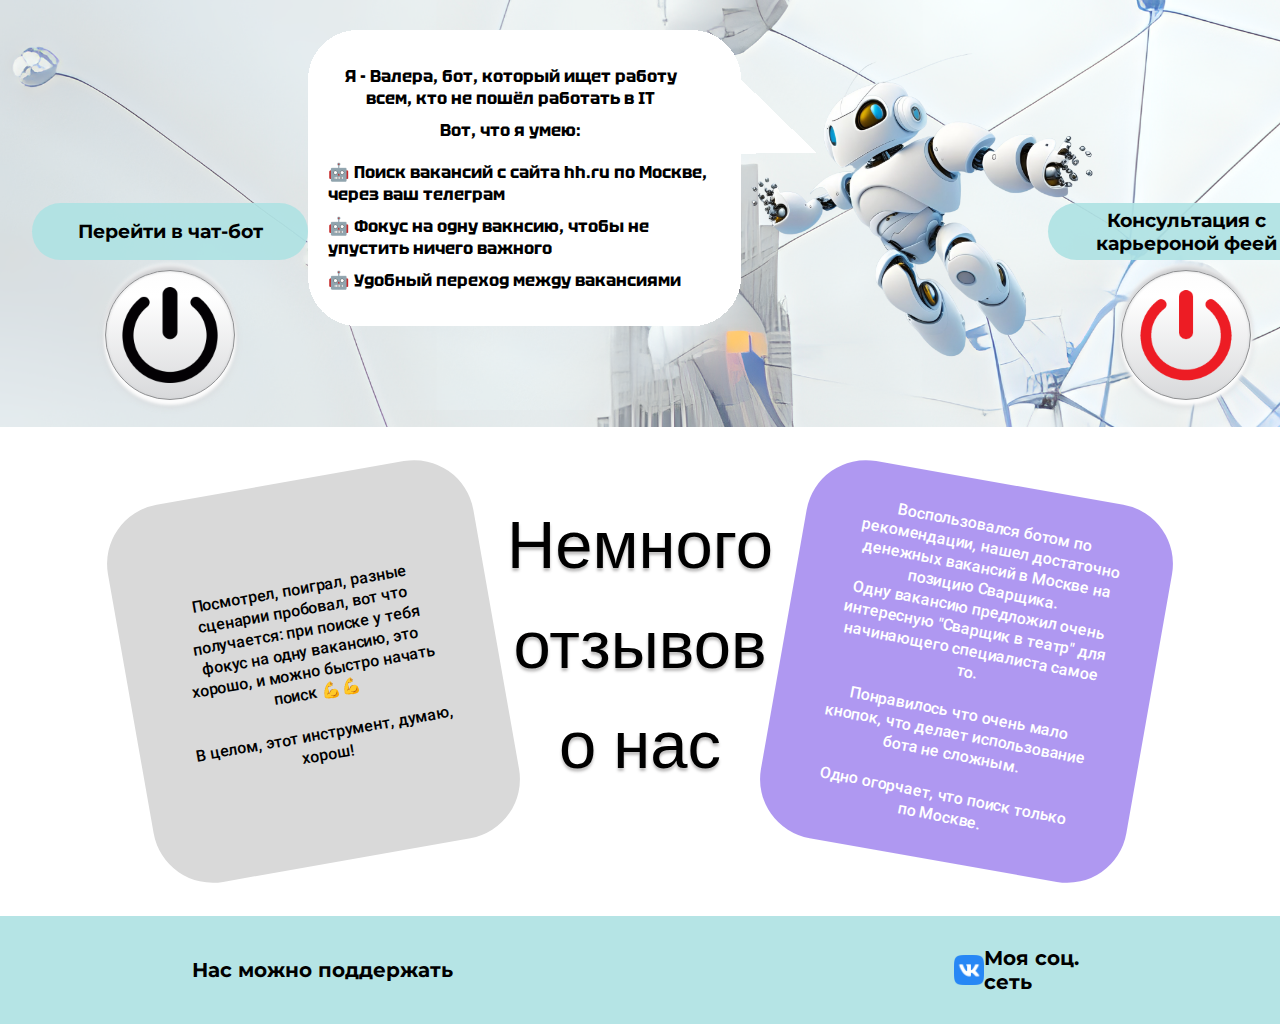
==== Valerchik.html @ 86085a32 "footer" ====
<!DOCTYPE html>
<html lang="ru">

<head>
    <meta charset="UTF-8">
    <meta http-equiv="X-UA-Compatible" content="IE=edge">
    <meta name="viewport" content="width=device-width, initial-scale=1.0">
    <link rel="stylesheet" href="./assets/style/base.css">
    <title>Valerchik</title>
</head>

<body>
    <header class="header">
        <div class="header-container">
            <div class="header-container__chat header-buttons">
                <div class="button-name">Перейти в чат-бот</div>
                <button class="button-name__btn">
                    <img class="button-header" src="./assets/images/button1.png" alt="button1">
                </button>
            </div>
            <div class="header-container__robot">
                <div class="robot-cloud">
                    <div class="robot-text">
                        <p class="robot-text__1">Я - Валера, бот, который ищет работу всем, кто не пошёл работать в IT
                        </p>
                        <p class="robot-text__1"> Вот, что я умею:</p>
                        <ul class="robot-text__2">
                            <li>🤖 Поиск вакансий с сайта hh.ru по Москве, через ваш телеграм</li>
                            <li>🤖 Фокус на одну вакнсию, чтобы не упустить ничего важного</li>
                            <li>🤖 Удобный переход между вакансиями</li>
                        </ul>
                    </div>
                    <div class="robot-img">
                        <img class="robot-header" src="./assets/images/Robot.png" alt="robot">
                    </div>
                </div>

            </div>
            <div class="header-container__fairy header-buttons">
                <div class="button-name">Консультация с карьероной феей</div>
                <button class="button-name__btn">
                    <img class="button-header" src="./assets/images/button2.png" alt="video">
                </button>
            </div>

        </div>
    </header>
    <main class="main">
        <div class="main-container">
            <div class="main-firstComment">
                <p class="main-firstComment__text"> Посмотрел, поиграл, разные сценарии пробовал, вот что получается:
                    при поиске у тебя фокус на одну вакансию, это хорошо, и можно быстро начать поиск 💪💪<br><br>
                    В целом, этот инструмент, думаю, хорош!</p>
            </div>

            <div class="main-comments">
                <p class="main-comments__text">Немного отзывов о нас</p>
            </div>

            <div class="main-secondComment">
                <p class="main-secondComment__text">Воспользовался ботом по рекомендации, нашел достаточно денежных
                    вакансий в Москве на позицию Сварщика. <br>
                    Одну вакансию предложил очень интересную "Сварщик в театр" для начинающего специалиста самое то.
                    <br><br>
                    Понравилось что очень мало кнопок, что делает использование бота не сложным. <br><br>
                    Одно огорчает, что поиск только по Москве.</p>
            </div>

        </div>
    </main>
    <footer class="footer">

        <div class="footer-socialmedia">
            <p class="footer-support">Нас можно поддержать</p>
            <div class="footer-support-vk">
            <img class="footer-VK" src="./assets/images/VK.png" alt="VK"/>
            <p>Моя соц. сеть</p>
        </div>
        </div>

    </footer>
    <script src="./Valerchik.js"></script>
</body>

</html>
---- assets/style/base.css ----
*,
*:before,
*:after {
  box-sizing: border-box;
}

body,
ul,
li,
p {
  padding: 0;
  margin: 0;
  text-decoration: none;
  list-style: none;
}

@font-face {
  font-family: "Montserrat";
  font-style: normal;
  font-weight: 700;
  src: local(""), url("../fonts/Montserrat-Bold.woff2") format("woff2"), url("../fonts//Montserrat-Bold.woff") format("woff"); /* Chrome 6+, Firefox 3.6+, IE 9+, Safari 5.1+ */
}
@font-face {
  font-family: "Poppins";
  font-style: normal;
  font-weight: 400;
  src: local(""), url("../fonts/Poppins-Medium.woff2") format("woff2"), url("../fonts/Poppins-Medium.woff") format("woff"); /* Chrome 6+, Firefox 3.6+, IE 9+, Safari 5.1+ */
}
@font-face {
  font-family: "Roboto";
  font-style: normal;
  font-weight: 500;
  src: local(""), url("../fonts/Roboto-Medium.woff2") format("woff2"), url("../fonts/Roboto-Medium.woff") format("woff"); /* Chrome 6+, Firefox 3.6+, IE 9+, Safari 5.1+ */
}
@font-face {
  font-family: "Tektur";
  font-style: normal;
  font-weight: 500;
  src: local(""), url("../fonts/Tektur-Bold.woff2") format("woff2"), url("../fonts/Tektur-Bold.woff") format("woff"); /* Chrome 6+, Firefox 3.6+, IE 9+, Safari 5.1+ */
}
.main {
  height: 489px;
  display: flex;
  justify-content: center;
}

.main-container {
  width: 80%;
  display: flex;
  align-items: center;
  justify-content: space-between;
}

.main-firstComment {
  background-color: #D9D9D9;
  width: 371px;
  height: 383px;
  display: flex;
  justify-content: center;
  align-items: center;
  border-radius: 60px;
  transform: rotate(-10deg);
}

.main-firstComment__text {
  font-family: "Roboto", sans-serif;
  color: #000;
  font-weight: 400;
  font-size: 16px;
  line-height: 21px;
  text-align: center;
  width: 270px;
}

.main-comments {
  font-family: "Poppins", sans-serif;
  font-weight: 500;
  font-size: 67px;
  width: 280px;
  height: 354px;
  text-align: center;
  line-height: 100px;
}

.main-comments__text {
  text-shadow: 0px 3px 3px rgba(120, 118, 118, 0.492);
}

.main-secondComment {
  background: rgba(98, 52, 227, 0.5098039216);
  color: #FFFFFF;
  width: 371px;
  height: 383px;
  display: flex;
  justify-content: center;
  align-items: center;
  border-radius: 60px;
  transform: rotate(10deg);
}

.main-secondComment__text {
  font-family: "Roboto", sans-serif;
  font-weight: 500;
  font-size: 16px;
  width: 270px;
  text-align: center;
  line-height: 21px;
  transform: rotate(1deg);
}

.footer {
  background: rgba(175, 226, 227, 0.9215686275);
  font-family: "Montserrat", sans-serif;
  font-weight: 700;
  font-size: 20px;
  height: 108px;
  display: flex;
  justify-content: center;
  align-items: center;
}

.footer-socialmedia {
  width: 70%;
  display: flex;
  align-items: center;
  justify-content: space-between;
}

.footer-support-vk {
  width: 15%;
  display: flex;
  align-items: center;
  justify-content: space-between;
}

.footer-VK {
  width: 30px;
  height: 30px;
  cursor: pointer;
}

body {
  font-family: "Tektur", cursive;
}

.header {
  height: 427px;
  background-image: url(../images/bigfon.png);
  background-size: cover;
  display: flex;
  justify-content: center;
}

.header-container {
  width: 95%;
  display: flex;
  justify-content: space-between;
}

.button-name {
  width: 276px;
  height: 57px;
  background-color: rgba(175, 226, 227, 0.92);
  border-radius: 30px;
  display: flex;
  align-items: center;
  justify-content: center;
  text-align: center;
  margin-bottom: 10px;
  font-family: "Montserrat", sans-serif;
  font-size: calc(12px + 8 * ((100vw - 320px) / 1120));
}

.header-buttons {
  height: 400px;
  display: flex;
  flex-direction: column;
  justify-content: flex-end;
  align-items: center;
}

.button-header {
  width: 82%;
}

.button-name__btn {
  -webkit-appearance: none;
  user-select: none;
  display: flex;
  align-items: center;
  justify-content: center;
  outline: none;
  cursor: pointer;
  width: 130px;
  height: 130px;
  background-image: linear-gradient(to top, #D8D9DB 0%, #fff 80%, #FDFDFD 100%);
  border-radius: 90px;
  border: 1px solid #8F9092;
  box-shadow: 0 4px 3px 1px #FCFCFC, 0 6px 8px #D6D7D9, 0 -4px 4px #CECFD1, 0 -6px 4px #FEFEFE, inset 0 0 3px 0 #CECFD1;
}

.header-container__robot {
  width: 740px;
}

.robot-cloud {
  margin-top: 30px;
  background-image: url(../images/cloudbig.png);
  display: flex;
  background-repeat: no-repeat;
}

.robot-text {
  width: 500px;
  height: 296px;
  background-repeat: no-repeat;
  background-size: cover;
  font-family: "Tektur", cursive;
  font-size: calc(13px + 5 * ((100vw - 320px) / 1120));
  display: flex;
  flex-direction: column;
  align-items: center;
  justify-content: center;
}
.robot-text .robot-text__1 {
  width: 90%;
  text-align: center;
  padding-bottom: 10px;
}
.robot-text .robot-text__2 {
  width: 406px;
  padding-left: 20px;
}
.robot-text .robot-text__2 li {
  padding-top: 10px;
}

.robot-img {
  height: 330px;
  display: flex;
  align-items: flex-end;
  padding-left: 20px;
}
.robot-img .robot-header {
  height: 95%;
}

@media (min-width: 1440px) {
  .button-name {
    font-size: 20px;
  }
  .robot-text {
    font-size: 18px;
  }
}

/*# sourceMappingURL=base.css.map */
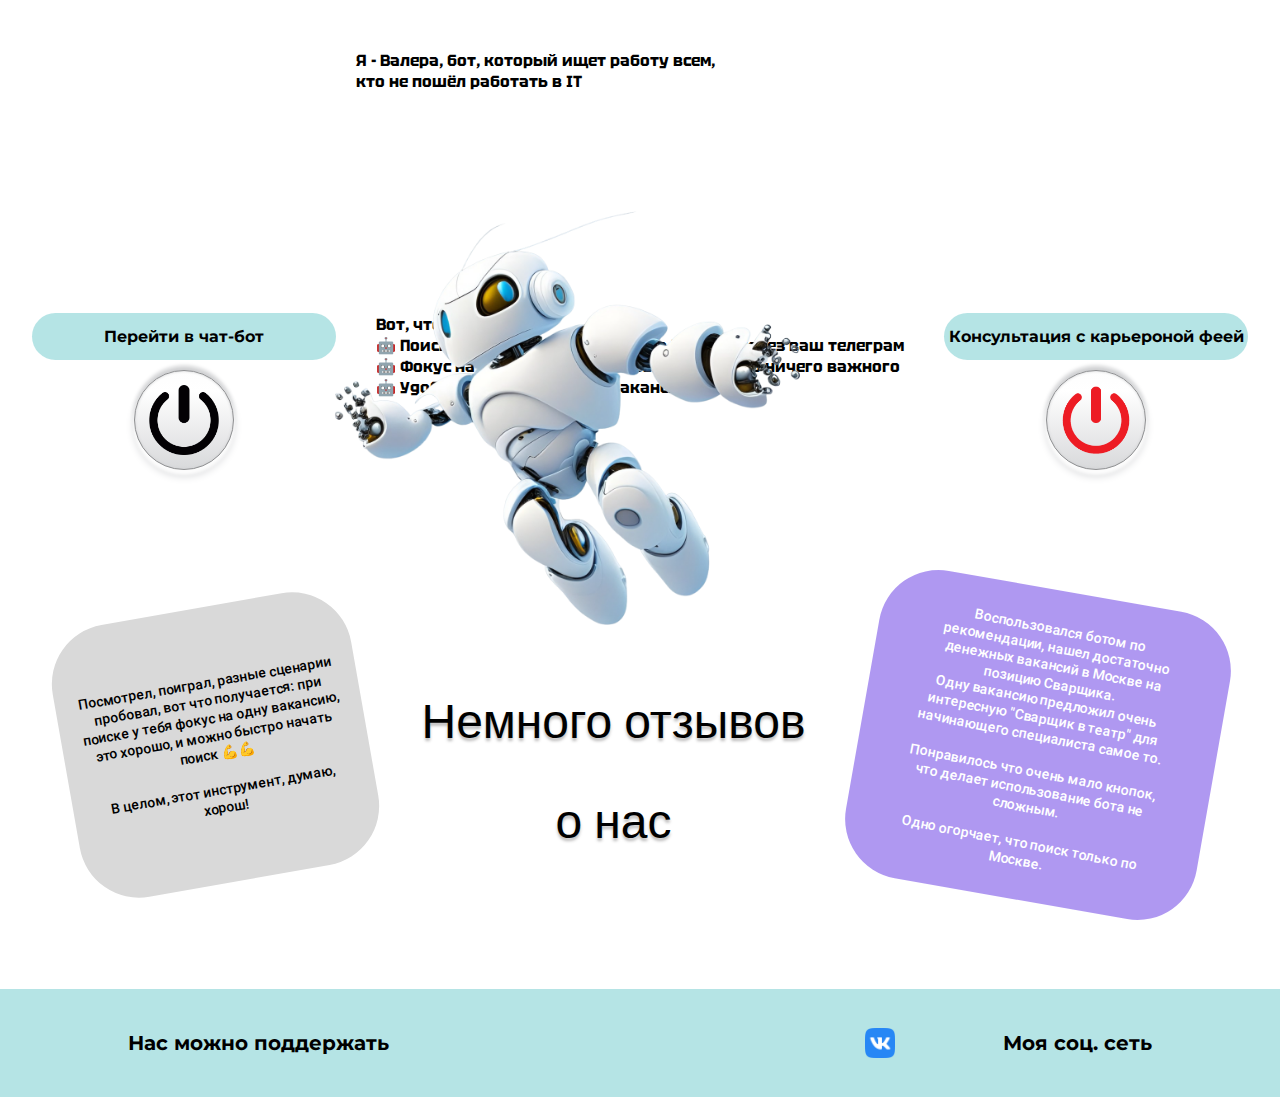
==== commit 4bd69619: "Merge branch 'master' of https://github.com/001Smiling/Valerchik into dasha" ====
--- a/Valerchik.html
+++ b/Valerchik.html
@@ -12,7 +12,7 @@
 <body>
     <header class="header">
         <div class="header-container">
-            <div class="header-container__chat header-buttons">
+            <div class="header-container__chat header-buttons btn-black">
                 <div class="button-name">Перейти в чат-бот</div>
                 <button class="button-name__btn">
                     <img class="button-header" src="./assets/images/button1.png" alt="button1">
@@ -21,22 +21,24 @@
             <div class="header-container__robot">
                 <div class="robot-cloud">
                     <div class="robot-text">
-                        <p class="robot-text__1">Я - Валера, бот, который ищет работу всем, кто не пошёл работать в IT
+                        <p class="robot-text__1 my_name">Я - Валера, бот, который ищет работу всем, кто не пошёл
+                            работать в IT
                         </p>
-                        <p class="robot-text__1"> Вот, что я умею:</p>
-                        <ul class="robot-text__2">
-                            <li>🤖 Поиск вакансий с сайта hh.ru по Москве, через ваш телеграм</li>
-                            <li>🤖 Фокус на одну вакнсию, чтобы не упустить ничего важного</li>
-                            <li>🤖 Удобный переход между вакансиями</li>
-                        </ul>
+                        <div class="robot__text">
+                            <p class="robot-text__1"> Вот, что я умею:</p>
+                            <ul class="robot-text__2">
+                                <li>🤖 Поиск вакансий с сайта hh.ru по Москве, через ваш телеграм</li>
+                                <li>🤖 Фокус на одну вакнсию, чтобы не упустить ничего важного</li>
+                                <li>🤖 Удобный переход между вакансиями</li>
+                            </ul>
+                        </div>
                     </div>
                     <div class="robot-img">
                         <img class="robot-header" src="./assets/images/Robot.png" alt="robot">
                     </div>
                 </div>
-
             </div>
-            <div class="header-container__fairy header-buttons">
+            <div class="header-container__fairy header-buttons btn-red">
                 <div class="button-name">Консультация с карьероной феей</div>
                 <button class="button-name__btn">
                     <img class="button-header" src="./assets/images/button2.png" alt="video">
--- a/assets/style/base.css
+++ b/assets/style/base.css
@@ -139,13 +139,91 @@
   cursor: pointer;
 }
 
+@media (min-width: 830px) {
+  .main-container {
+    width: 90%;
+    display: flex;
+    align-items: center;
+    justify-content: space-between;
+  }
+  .main-firstComment {
+    width: 303px;
+    height: 276px;
+  }
+  .main-secondComment {
+    width: 356px;
+    height: 312px;
+  }
+  .main-firstComment__text {
+    font-weight: 400;
+    font-size: 14px;
+    line-height: 18px;
+    width: 270px;
+  }
+  .main-secondComment__text {
+    font-weight: 400;
+    font-size: 14px;
+    width: 260px;
+    line-height: 18px;
+  }
+  .main-comments {
+    font-weight: 400;
+    font-size: 48px;
+    width: 385px;
+    height: 146px;
+  }
+  .footer-socialmedia {
+    width: 80%;
+  }
+  .footer-support-vk {
+    width: 28%;
+  }
+}
+*,
+*:before,
+*:after {
+  box-sizing: border-box;
+}
+
+body,
+ul,
+li,
+p {
+  padding: 0;
+  margin: 0;
+  text-decoration: none;
+  list-style: none;
+}
+
+@font-face {
+  font-family: "Montserrat";
+  font-style: normal;
+  font-weight: 700;
+  src: local(""), url("../fonts/Montserrat-Bold.woff2") format("woff2"), url("../fonts//Montserrat-Bold.woff") format("woff"); /* Chrome 6+, Firefox 3.6+, IE 9+, Safari 5.1+ */
+}
+@font-face {
+  font-family: "Poppins";
+  font-style: normal;
+  font-weight: 400;
+  src: local(""), url("../fonts/Poppins-Medium.woff2") format("woff2"), url("../fonts/Poppins-Medium.woff") format("woff"); /* Chrome 6+, Firefox 3.6+, IE 9+, Safari 5.1+ */
+}
+@font-face {
+  font-family: "Roboto";
+  font-style: normal;
+  font-weight: 500;
+  src: local(""), url("../fonts/Roboto-Medium.woff2") format("woff2"), url("../fonts/Roboto-Medium.woff") format("woff"); /* Chrome 6+, Firefox 3.6+, IE 9+, Safari 5.1+ */
+}
+@font-face {
+  font-family: "Tektur";
+  font-style: normal;
+  font-weight: 500;
+  src: local(""), url("../fonts/Tektur-Bold.woff2") format("woff2"), url("../fonts/Tektur-Bold.woff") format("woff"); /* Chrome 6+, Firefox 3.6+, IE 9+, Safari 5.1+ */
+}
 body {
   font-family: "Tektur", cursive;
 }
 
 .header {
-  height: 427px;
-  background-image: url(../images/bigfon.png);
   background-size: cover;
   display: flex;
   justify-content: center;
@@ -158,21 +236,17 @@
 }
 
 .button-name {
-  width: 276px;
-  height: 57px;
   background-color: rgba(175, 226, 227, 0.92);
   border-radius: 30px;
   display: flex;
   align-items: center;
   justify-content: center;
   text-align: center;
+  font-family: "Montserrat", sans-serif;
   margin-bottom: 10px;
-  font-family: "Montserrat", sans-serif;
-  font-size: calc(12px + 8 * ((100vw - 320px) / 1120));
 }
 
 .header-buttons {
-  height: 400px;
   display: flex;
   flex-direction: column;
   justify-content: flex-end;
@@ -191,67 +265,211 @@
   justify-content: center;
   outline: none;
   cursor: pointer;
-  width: 130px;
-  height: 130px;
   background-image: linear-gradient(to top, #D8D9DB 0%, #fff 80%, #FDFDFD 100%);
   border-radius: 90px;
   border: 1px solid #8F9092;
   box-shadow: 0 4px 3px 1px #FCFCFC, 0 6px 8px #D6D7D9, 0 -4px 4px #CECFD1, 0 -6px 4px #FEFEFE, inset 0 0 3px 0 #CECFD1;
 }
 
-.header-container__robot {
-  width: 740px;
-}
-
 .robot-cloud {
-  margin-top: 30px;
-  background-image: url(../images/cloudbig.png);
   display: flex;
   background-repeat: no-repeat;
 }
 
 .robot-text {
-  width: 500px;
-  height: 296px;
   background-repeat: no-repeat;
   background-size: cover;
   font-family: "Tektur", cursive;
-  font-size: calc(13px + 5 * ((100vw - 320px) / 1120));
   display: flex;
   flex-direction: column;
   align-items: center;
   justify-content: center;
 }
-.robot-text .robot-text__1 {
-  width: 90%;
-  text-align: center;
-  padding-bottom: 10px;
-}
-.robot-text .robot-text__2 {
-  width: 406px;
-  padding-left: 20px;
-}
-.robot-text .robot-text__2 li {
-  padding-top: 10px;
-}
 
 .robot-img {
-  height: 330px;
   display: flex;
   align-items: flex-end;
-  padding-left: 20px;
 }
 .robot-img .robot-header {
   height: 95%;
 }
 
 @media (min-width: 1440px) {
+  .header {
+    height: 427px;
+    background-image: url(../images/bigfon.png);
+  }
+  .button-name {
+    width: 276px;
+    height: 57px;
+    font-size: calc(12px + 8 * ((100vw - 320px) / 1120));
+  }
+  .button-name__btn {
+    width: 130px;
+    height: 130px;
+  }
+  .header-container__robot {
+    width: 740px;
+  }
+  .robot-cloud {
+    margin-top: 30px;
+    background-image: url(../images/cloudbig.png);
+  }
+  .header-buttons {
+    height: 400px;
+  }
   .button-name {
     font-size: 20px;
   }
   .robot-text {
+    width: 500px;
+    height: 296px;
+    font-size: calc(13px + 5 * ((100vw - 320px) / 1120));
     font-size: 18px;
   }
+  .robot-text .robot-text__1 {
+    width: 90%;
+    text-align: center;
+    padding-bottom: 10px;
+  }
+  .robot-text .robot-text__2 {
+    width: 406px;
+    padding-left: 20px;
+  }
+  .robot-text .robot-text__2 li {
+    padding-top: 10px;
+  }
+  .robot-img {
+    height: 330px;
+    padding-left: 20px;
+  }
+}
+@media (max-width: 1439px) {
+  .header {
+    height: 500px;
+    background-image: url(../images/midfon.png);
+    background-size: cover;
+  }
+  .header .header-container {
+    display: grid;
+    grid-template-columns: 1fr 50% 1fr;
+  }
+  .header .header-container .header-buttons {
+    margin-bottom: 30px;
+  }
+  .header .header-container .header-buttons .button-name {
+    width: 100%;
+    height: 47px;
+  }
+  .header .header-container .header-buttons .button-name__btn {
+    height: 100px;
+    width: 100px;
+  }
+  .header .header-container .robot-cloud .robot-text .robot-text__1,
+  .header .header-container .robot-cloud .robot-text .robot-text__2 {
+    padding-left: 30px;
+    padding-right: 30px;
+  }
+  .header .header-container .robot-cloud .robot-text .robot-text__1 {
+    padding-top: 20px;
+  }
+  .header .header-container .robot-cloud .robot-text .robot-text__2 {
+    padding-bottom: 20px;
+  }
+  .header .header-container .robot-cloud .robot-text .robot__text {
+    background-color: white;
+    border-radius: 32px;
+    margin-left: 10px;
+    margin-right: 10px;
+  }
+  .header .header-container .robot-cloud .robot-text .my_name {
+    align-self: flex-start;
+    margin-bottom: 25%;
+    margin-top: 30px;
+    padding: 20px;
+    width: 70%;
+    text-align: left;
+    background-image: url(../images/cloudmid.png);
+    padding-bottom: 50px;
+    background-size: 100% 100%;
+  }
+  .header .header-container .robot-cloud .robot-img {
+    position: absolute;
+    top: 20%;
+    right: 35%;
+    height: 50%;
+  }
+}
+@media (max-width: 750px) {
+  .header {
+    height: 700px;
+    background-image: url(../images/smallfon.png);
+    background-size: cover;
+  }
+  .header .header-container {
+    grid-template-columns: 1fr;
+  }
+  .header .header-container .header-buttons .button-name {
+    width: 200px;
+    height: 70px;
+    padding-left: 10px;
+    padding-right: 10px;
+  }
+  .header .header-container .header-buttons .button-name__btn {
+    height: 70px;
+    width: 70px;
+  }
+  .header .header-container .btn-black,
+  .header .header-container .btn-red {
+    position: absolute;
+    bottom: -60%;
+  }
+  .header .header-container .btn-black {
+    left: 10px;
+  }
+  .header .header-container .btn-red {
+    right: 10px;
+  }
+  .header .header-container .robot-cloud .robot-text .my_name {
+    background-image: url(../images/cloudsmall.png);
+    margin-bottom: 150px;
+    width: 100%;
+  }
+  .header .header-container .robot-cloud .robot-img {
+    right: 10%;
+    height: 200px;
+  }
+}
+@media (max-width: 500px) {
+  .header {
+    height: 750px;
+  }
+  .header .header-container .header-buttons .button-name {
+    width: 150px;
+    height: 70px;
+    padding-left: 10px;
+    padding-right: 10px;
+  }
+  .header .header-container .header-buttons .button-name__btn {
+    height: 70px;
+    width: 70px;
+  }
+  .header .header-container .btn-black,
+  .header .header-container .btn-red {
+    bottom: -70%;
+  }
+  .header .header-container .btn-black {
+    left: 10px;
+  }
+  .header .header-container .btn-red {
+    right: 10px;
+  }
+  .header .header-container .robot-cloud .robot-text .my_name {
+    margin-bottom: 150px;
+  }
+  .header .header-container .robot-cloud .robot-img {
+    top: 25%;
+  }
 }
 
 /*# sourceMappingURL=base.css.map */
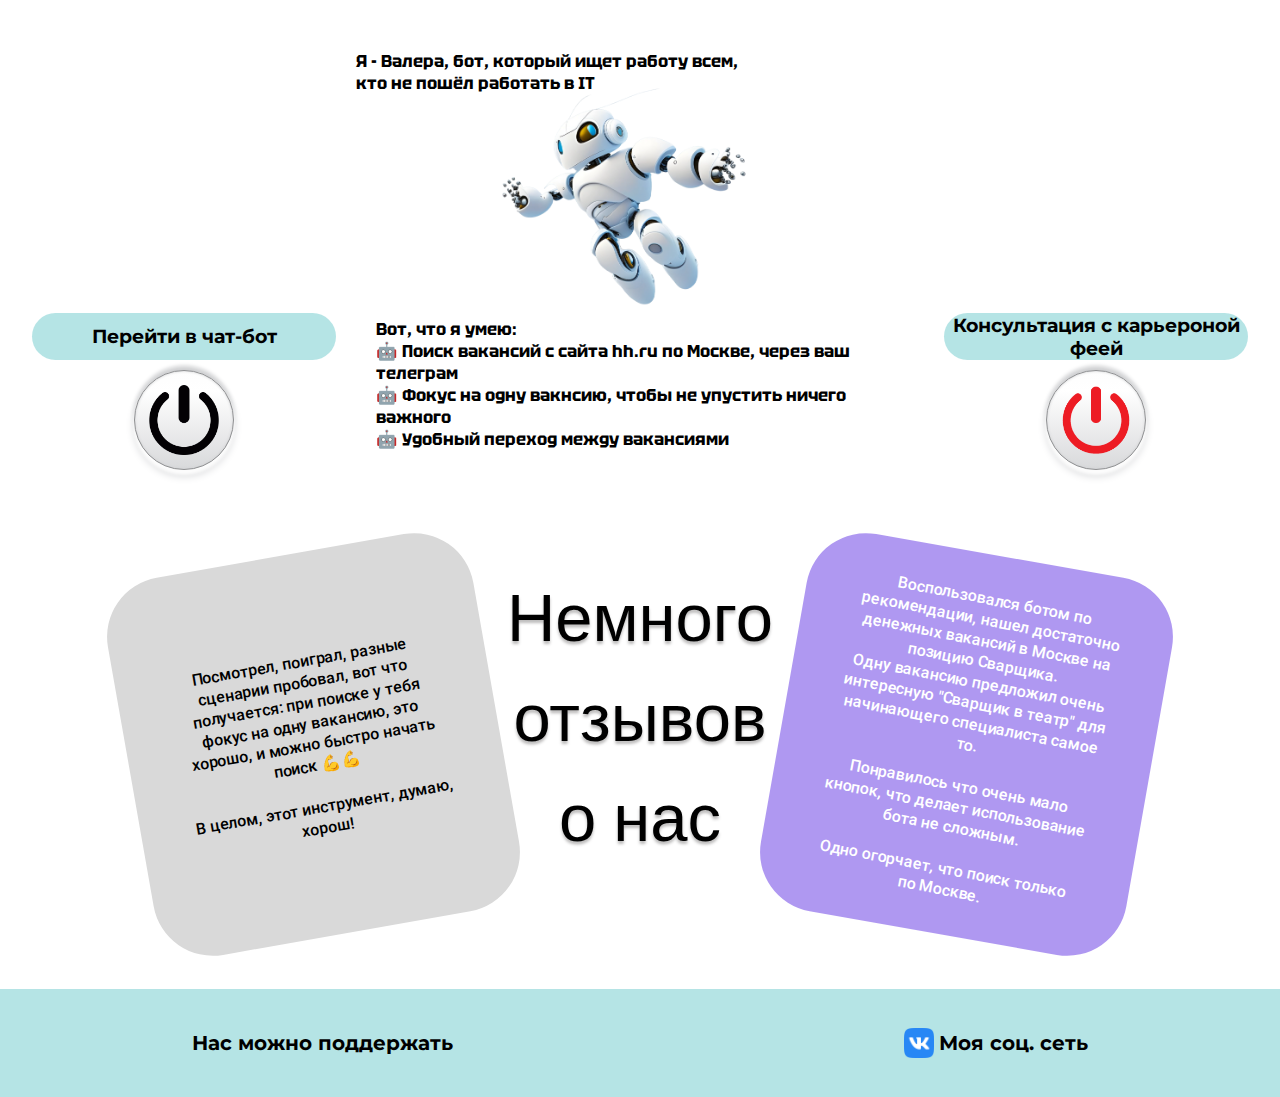
==== commit 2cacb1d9: "adaptiv" ====
--- a/Valerchik.html
+++ b/Valerchik.html
@@ -48,6 +48,9 @@
         </div>
     </header>
     <main class="main">
+        <div class="main-comments__title">
+            <p class="main-comments__text">Немного <br> отзывов о нас</p>
+        </div>
         <div class="main-container">
             <div class="main-firstComment">
                 <p class="main-firstComment__text"> Посмотрел, поиграл, разные сценарии пробовал, вот что получается:
--- a/assets/style/base.css
+++ b/assets/style/base.css
@@ -127,56 +127,88 @@
 }
 
 .footer-support-vk {
-  width: 15%;
   display: flex;
   align-items: center;
   justify-content: space-between;
 }
 
 .footer-VK {
+  margin-right: 5px;
   width: 30px;
   height: 30px;
   cursor: pointer;
 }
 
-@media (min-width: 830px) {
+.main-comments__title {
+  display: none;
+}
+
+@media (max-width: 830px) {
+  .main {
+    display: flex;
+    flex-direction: column;
+    height: 600px;
+  }
+  .main-comments__title {
+    font-family: "Poppins", sans-serif;
+    width: 100%;
+    display: flex;
+    justify-content: center;
+    align-items: center;
+    line-height: 72px;
+    font-size: 48px;
+    height: 140px;
+  }
+  .main-comments__text {
+    width: 600px;
+    text-align: center;
+  }
   .main-container {
     width: 90%;
     display: flex;
     align-items: center;
-    justify-content: space-between;
+    justify-content: center;
+    margin-left: 50px;
+    gap: 50px;
+    margin-bottom: 50px;
+    margin-top: 40px;
   }
   .main-firstComment {
     width: 303px;
     height: 276px;
+    margin-bottom: 70px;
   }
   .main-secondComment {
     width: 356px;
     height: 312px;
   }
   .main-firstComment__text {
-    font-weight: 400;
     font-size: 14px;
     line-height: 18px;
     width: 270px;
   }
   .main-secondComment__text {
-    font-weight: 400;
     font-size: 14px;
     width: 260px;
     line-height: 18px;
   }
   .main-comments {
-    font-weight: 400;
-    font-size: 48px;
-    width: 385px;
-    height: 146px;
+    display: none;
+    width: 500px;
   }
   .footer-socialmedia {
     width: 80%;
   }
   .footer-support-vk {
     width: 28%;
+  }
+}
+@media (max-width: 320px) {
+  .footer-socialmedia {
+    width: 80%;
+  }
+  .footer-support-vk {
+    width: 10%;
   }
 }
 *,
@@ -219,10 +251,6 @@
   font-weight: 500;
   src: local(""), url("../fonts/Tektur-Bold.woff2") format("woff2"), url("../fonts/Tektur-Bold.woff") format("woff"); /* Chrome 6+, Firefox 3.6+, IE 9+, Safari 5.1+ */
 }
-body {
-  font-family: "Tektur", cursive;
-}
-
 .header {
   background-size: cover;
   display: flex;
@@ -236,6 +264,8 @@
 }
 
 .button-name {
+  font-family: "Tektur", cursive;
+  font-size: calc(12px + 8 * ((100vw - 320px) / 1120));
   background-color: rgba(175, 226, 227, 0.92);
   border-radius: 30px;
   display: flex;
@@ -277,6 +307,8 @@
 }
 
 .robot-text {
+  font-size: calc(13px + 5 * ((100vw - 320px) / 1120));
+  font-family: "Tektur", cursive;
   background-repeat: no-repeat;
   background-size: cover;
   font-family: "Tektur", cursive;
@@ -302,7 +334,7 @@
   .button-name {
     width: 276px;
     height: 57px;
-    font-size: calc(12px + 8 * ((100vw - 320px) / 1120));
+    font-size: 20px;
   }
   .button-name__btn {
     width: 130px;
@@ -318,13 +350,9 @@
   .header-buttons {
     height: 400px;
   }
-  .button-name {
-    font-size: 20px;
-  }
   .robot-text {
     width: 500px;
     height: 296px;
-    font-size: calc(13px + 5 * ((100vw - 320px) / 1120));
     font-size: 18px;
   }
   .robot-text .robot-text__1 {
@@ -365,8 +393,24 @@
     height: 100px;
     width: 100px;
   }
+  .header .header-container .robot-cloud {
+    position: relative;
+  }
+  .header .header-container .robot-cloud .robot-img {
+    position: absolute;
+    right: 30%;
+    top: 5em;
+    height: 50%;
+  }
+  .header .header-container .robot-cloud .robot-text {
+    display: flex;
+    flex-direction: column;
+    align-items: center;
+    justify-content: space-between;
+    height: 450px;
+  }
   .header .header-container .robot-cloud .robot-text .robot-text__1,
-  .header .header-container .robot-cloud .robot-text .robot-text__2 {
+.header .header-container .robot-cloud .robot-text .robot-text__2 {
     padding-left: 30px;
     padding-right: 30px;
   }
@@ -384,7 +428,6 @@
   }
   .header .header-container .robot-cloud .robot-text .my_name {
     align-self: flex-start;
-    margin-bottom: 25%;
     margin-top: 30px;
     padding: 20px;
     width: 70%;
@@ -393,11 +436,30 @@
     padding-bottom: 50px;
     background-size: 100% 100%;
   }
-  .header .header-container .robot-cloud .robot-img {
-    position: absolute;
-    top: 20%;
-    right: 35%;
-    height: 50%;
+}
+@media (max-width: 1390px) {
+  .header .header-container .robot-cloud .robot-text {
+    height: 470px;
+  }
+  .header .header-container .robot-cloud .robot-img {
+    top: 4.5em;
+  }
+}
+@media (max-width: 1250px) {
+  .header .header-container .robot-cloud .robot-img {
+    top: 5em;
+    right: 25%;
+  }
+}
+@media (max-width: 1100px) {
+  .header .header-container .robot-cloud .robot-img {
+    right: 20%;
+  }
+}
+@media (max-width: 980px) {
+  .header .header-container .robot-cloud .robot-img {
+    right: 8%;
+    top: 4.5em;
   }
 }
 @media (max-width: 750px) {
@@ -408,6 +470,7 @@
   }
   .header .header-container {
     grid-template-columns: 1fr;
+    position: relative;
   }
   .header .header-container .header-buttons .button-name {
     width: 200px;
@@ -420,9 +483,9 @@
     width: 70px;
   }
   .header .header-container .btn-black,
-  .header .header-container .btn-red {
+.header .header-container .btn-red {
     position: absolute;
-    bottom: -60%;
+    bottom: 2em;
   }
   .header .header-container .btn-black {
     left: 10px;
@@ -436,8 +499,15 @@
     width: 100%;
   }
   .header .header-container .robot-cloud .robot-img {
-    right: 10%;
-    height: 200px;
+    right: 8%;
+    top: 3em;
+    height: 65%;
+  }
+}
+@media (max-width: 650px) {
+  .header .header-container .robot-cloud .robot-img {
+    right: -45px;
+    height: 60%;
   }
 }
 @media (max-width: 500px) {
@@ -455,8 +525,8 @@
     width: 70px;
   }
   .header .header-container .btn-black,
-  .header .header-container .btn-red {
-    bottom: -70%;
+.header .header-container .btn-red {
+    bottom: 2em;
   }
   .header .header-container .btn-black {
     left: 10px;
@@ -464,11 +534,10 @@
   .header .header-container .btn-red {
     right: 10px;
   }
-  .header .header-container .robot-cloud .robot-text .my_name {
-    margin-bottom: 150px;
-  }
-  .header .header-container .robot-cloud .robot-img {
-    top: 25%;
+  .header .header-container .robot-cloud .robot-img {
+    right: 0;
+    height: 55%;
+    top: 4em;
   }
 }
 
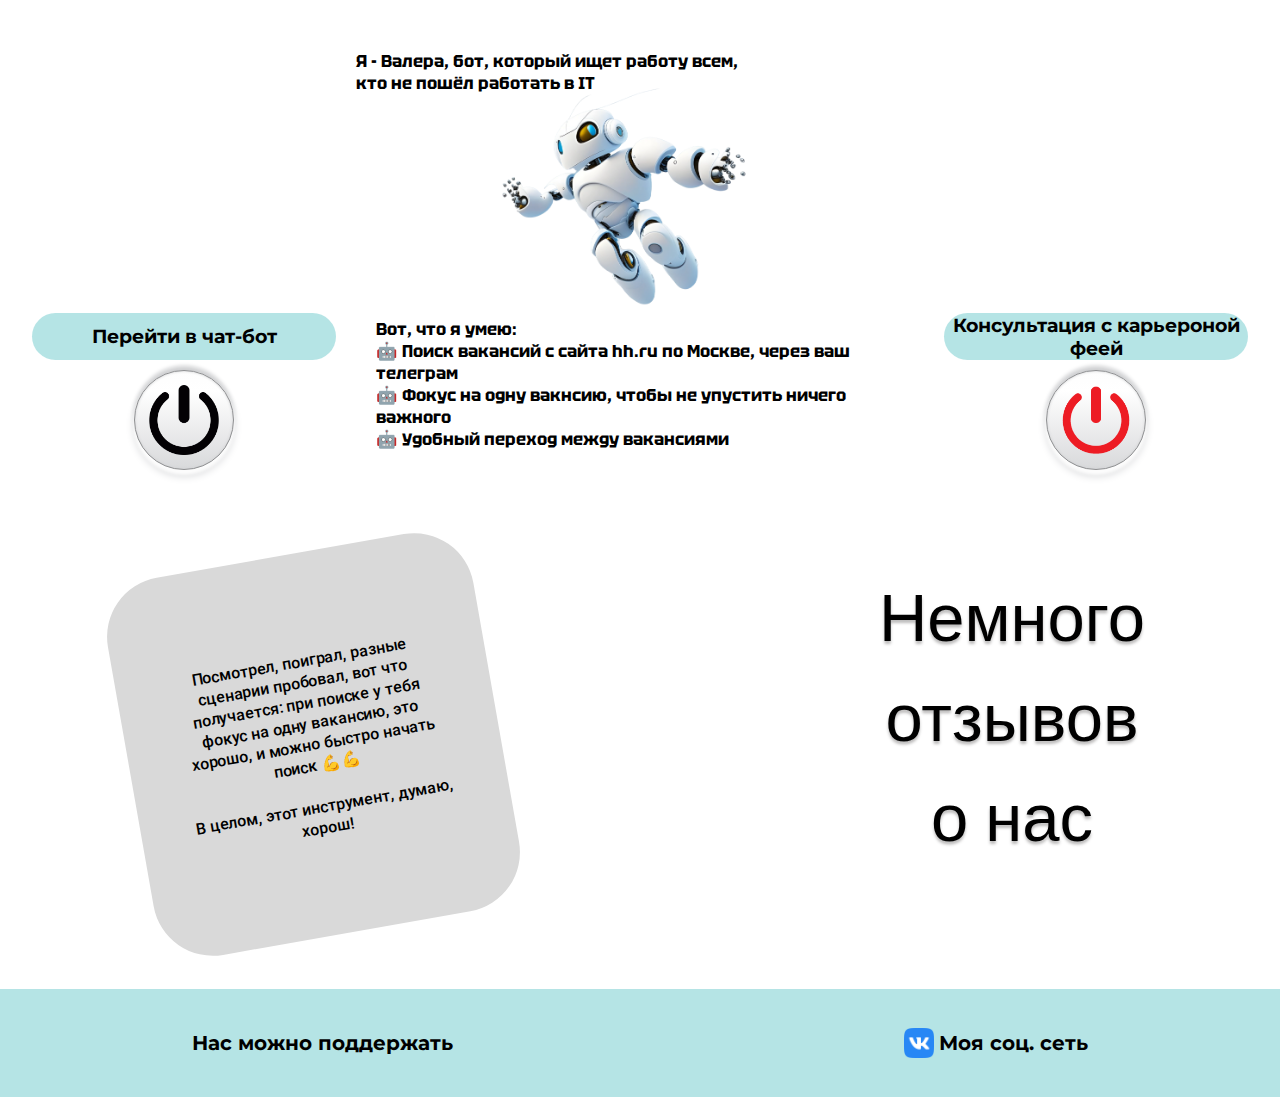
==== commit afa670d9: "слайдер" ====
--- a/Valerchik.html
+++ b/Valerchik.html
@@ -52,8 +52,8 @@
             <p class="main-comments__text">Немного <br> отзывов о нас</p>
         </div>
         <div class="main-container">
-            <div class="main-firstComment">
-                <p class="main-firstComment__text"> Посмотрел, поиграл, разные сценарии пробовал, вот что получается:
+            <div class="main-firstcomment comment">
+                <p class="main-firstcomment__text"> Посмотрел, поиграл, разные сценарии пробовал, вот что получается:
                     при поиске у тебя фокус на одну вакансию, это хорошо, и можно быстро начать поиск 💪💪<br><br>
                     В целом, этот инструмент, думаю, хорош!</p>
             </div>
@@ -62,8 +62,8 @@
                 <p class="main-comments__text">Немного отзывов о нас</p>
             </div>
 
-            <div class="main-secondComment">
-                <p class="main-secondComment__text">Воспользовался ботом по рекомендации, нашел достаточно денежных
+            <div class="main-secondcomment comment">
+                <p class="main-secondcomment__text">Воспользовался ботом по рекомендации, нашел достаточно денежных
                     вакансий в Москве на позицию Сварщика. <br>
                     Одну вакансию предложил очень интересную "Сварщик в театр" для начинающего специалиста самое то.
                     <br><br>
@@ -72,19 +72,24 @@
             </div>
 
         </div>
+        <div class="main-button">
+            <img id="prev" onclick="show_image(-1)" class="main-button__left" src="./assets/images/left.png" alt="left"/>
+            <img id="next" onclick="show_image(1)" class="main-button__right" src="./assets/images/right.png" alt="right"/>
+        </div>
     </main>
     <footer class="footer">
 
         <div class="footer-socialmedia">
             <p class="footer-support">Нас можно поддержать</p>
             <div class="footer-support-vk">
-            <img class="footer-VK" src="./assets/images/VK.png" alt="VK"/>
+            <img class="footer-vk" src="./assets/images/VK.png" alt="VK"/>
             <p>Моя соц. сеть</p>
         </div>
         </div>
 
     </footer>
     <script src="./Valerchik.js"></script>
+    <script src="./main.js"></script>
 </body>
 
 </html>--- a/assets/style/base.css
+++ b/assets/style/base.css
@@ -51,7 +51,7 @@
   justify-content: space-between;
 }
 
-.main-firstComment {
+.main-firstcomment {
   background-color: #D9D9D9;
   width: 371px;
   height: 383px;
@@ -62,7 +62,7 @@
   transform: rotate(-10deg);
 }
 
-.main-firstComment__text {
+.main-firstcomment__text {
   font-family: "Roboto", sans-serif;
   color: #000;
   font-weight: 400;
@@ -86,7 +86,7 @@
   text-shadow: 0px 3px 3px rgba(120, 118, 118, 0.492);
 }
 
-.main-secondComment {
+.main-secondcomment {
   background: rgba(98, 52, 227, 0.5098039216);
   color: #FFFFFF;
   width: 371px;
@@ -98,7 +98,7 @@
   transform: rotate(10deg);
 }
 
-.main-secondComment__text {
+.main-secondcomment__text {
   font-family: "Roboto", sans-serif;
   font-weight: 500;
   font-size: 16px;
@@ -132,7 +132,7 @@
   justify-content: space-between;
 }
 
-.footer-VK {
+.footer-vk {
   margin-right: 5px;
   width: 30px;
   height: 30px;
@@ -143,7 +143,11 @@
   display: none;
 }
 
-@media (max-width: 830px) {
+.main-button {
+  display: none;
+}
+
+@media (max-width: 990px) {
   .main {
     display: flex;
     flex-direction: column;
@@ -173,21 +177,22 @@
     margin-bottom: 50px;
     margin-top: 40px;
   }
-  .main-firstComment {
+  .main-firstcomment {
     width: 303px;
     height: 276px;
     margin-bottom: 70px;
   }
-  .main-secondComment {
+  .main-secondcomment {
     width: 356px;
     height: 312px;
   }
-  .main-firstComment__text {
+  .main-firstcomment__text {
     font-size: 14px;
     line-height: 18px;
     width: 270px;
   }
-  .main-secondComment__text {
+  .main-secondcomment__text {
+    font-weight: 400;
     font-size: 14px;
     width: 260px;
     line-height: 18px;
@@ -203,12 +208,50 @@
     width: 28%;
   }
 }
-@media (max-width: 320px) {
+@media (max-width: 650px) {
+  .main-comments__title {
+    line-height: 46px;
+    font-size: 36px;
+  }
+  .main-firstcomment {
+    transform: rotate(0deg);
+  }
+  .main-secondcomment {
+    transform: rotate(0deg);
+  }
+  .main-button {
+    display: flex;
+    justify-content: center;
+    align-items: center;
+    gap: 20px;
+  }
+  .main-button__left {
+    cursor: pointer;
+  }
+  .main-button__right {
+    cursor: pointer;
+  }
+  .footer {
+    height: 136px;
+  }
   .footer-socialmedia {
     width: 80%;
+    display: block;
+    width: 320px;
+    height: 136px;
+    margin-top: 40px;
+    margin-left: 60px;
+    line-height: 34px;
   }
   .footer-support-vk {
-    width: 10%;
+    width: 190px;
+    margin-left: 15px;
+  }
+}
+@media (max-width: 320px) {
+  .main-comments__title {
+    line-height: 36px;
+    font-size: 24px;
   }
 }
 *,
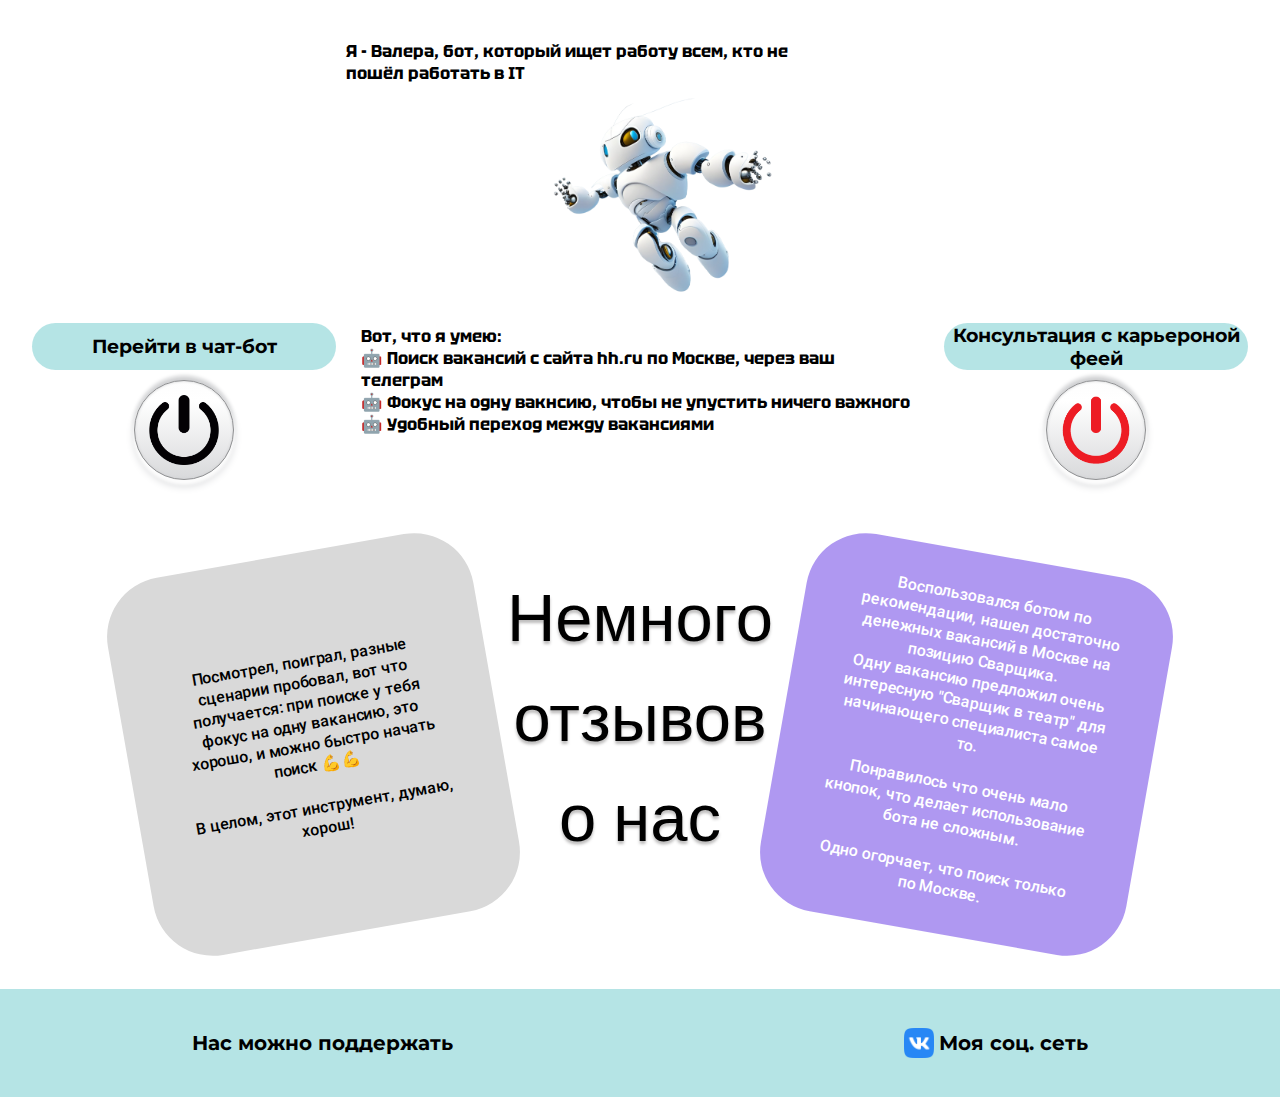
==== commit c00627a4: "correct styles for robot mid and small" ====
--- a/Valerchik.html
+++ b/Valerchik.html
@@ -21,9 +21,14 @@
             <div class="header-container__robot">
                 <div class="robot-cloud">
                     <div class="robot-text">
-                        <p class="robot-text__1 my_name">Я - Валера, бот, который ищет работу всем, кто не пошёл
-                            работать в IT
-                        </p>
+                        <div class="cont-robot-cloud">
+                            <p class="robot-text__1 my__name">Я - Валера, бот, который ищет работу всем, кто не пошёл
+                                работать в IT
+                            </p>
+                            <div class="robot-img robot__for__mid">
+                                <img class="robot-header1" src="./assets/images/Robot.png" alt="robot">
+                            </div>
+                        </div>
                         <div class="robot__text">
                             <p class="robot-text__1"> Вот, что я умею:</p>
                             <ul class="robot-text__2">
@@ -33,7 +38,7 @@
                             </ul>
                         </div>
                     </div>
-                    <div class="robot-img">
+                    <div class="robot-img robot__for__desctop">
                         <img class="robot-header" src="./assets/images/Robot.png" alt="robot">
                     </div>
                 </div>
@@ -52,8 +57,8 @@
             <p class="main-comments__text">Немного <br> отзывов о нас</p>
         </div>
         <div class="main-container">
-            <div class="main-firstcomment comment">
-                <p class="main-firstcomment__text"> Посмотрел, поиграл, разные сценарии пробовал, вот что получается:
+            <div class="main-firstComment">
+                <p class="main-firstComment__text"> Посмотрел, поиграл, разные сценарии пробовал, вот что получается:
                     при поиске у тебя фокус на одну вакансию, это хорошо, и можно быстро начать поиск 💪💪<br><br>
                     В целом, этот инструмент, думаю, хорош!</p>
             </div>
@@ -62,8 +67,8 @@
                 <p class="main-comments__text">Немного отзывов о нас</p>
             </div>
 
-            <div class="main-secondcomment comment">
-                <p class="main-secondcomment__text">Воспользовался ботом по рекомендации, нашел достаточно денежных
+            <div class="main-secondComment">
+                <p class="main-secondComment__text">Воспользовался ботом по рекомендации, нашел достаточно денежных
                     вакансий в Москве на позицию Сварщика. <br>
                     Одну вакансию предложил очень интересную "Сварщик в театр" для начинающего специалиста самое то.
                     <br><br>
@@ -72,24 +77,19 @@
             </div>
 
         </div>
-        <div class="main-button">
-            <img id="prev" onclick="show_image(-1)" class="main-button__left" src="./assets/images/left.png" alt="left"/>
-            <img id="next" onclick="show_image(1)" class="main-button__right" src="./assets/images/right.png" alt="right"/>
-        </div>
     </main>
     <footer class="footer">
 
         <div class="footer-socialmedia">
             <p class="footer-support">Нас можно поддержать</p>
             <div class="footer-support-vk">
-            <img class="footer-vk" src="./assets/images/VK.png" alt="VK"/>
-            <p>Моя соц. сеть</p>
-        </div>
+                <img class="footer-VK" src="./assets/images/VK.png" alt="VK" />
+                <p>Моя соц. сеть</p>
+            </div>
         </div>
 
     </footer>
     <script src="./Valerchik.js"></script>
-    <script src="./main.js"></script>
 </body>
 
 </html>--- a/assets/style/base.css
+++ b/assets/style/base.css
@@ -51,7 +51,7 @@
   justify-content: space-between;
 }
 
-.main-firstcomment {
+.main-firstComment {
   background-color: #D9D9D9;
   width: 371px;
   height: 383px;
@@ -62,7 +62,7 @@
   transform: rotate(-10deg);
 }
 
-.main-firstcomment__text {
+.main-firstComment__text {
   font-family: "Roboto", sans-serif;
   color: #000;
   font-weight: 400;
@@ -86,7 +86,7 @@
   text-shadow: 0px 3px 3px rgba(120, 118, 118, 0.492);
 }
 
-.main-secondcomment {
+.main-secondComment {
   background: rgba(98, 52, 227, 0.5098039216);
   color: #FFFFFF;
   width: 371px;
@@ -98,7 +98,7 @@
   transform: rotate(10deg);
 }
 
-.main-secondcomment__text {
+.main-secondComment__text {
   font-family: "Roboto", sans-serif;
   font-weight: 500;
   font-size: 16px;
@@ -132,7 +132,7 @@
   justify-content: space-between;
 }
 
-.footer-vk {
+.footer-VK {
   margin-right: 5px;
   width: 30px;
   height: 30px;
@@ -143,11 +143,7 @@
   display: none;
 }
 
-.main-button {
-  display: none;
-}
-
-@media (max-width: 990px) {
+@media (max-width: 830px) {
   .main {
     display: flex;
     flex-direction: column;
@@ -177,22 +173,21 @@
     margin-bottom: 50px;
     margin-top: 40px;
   }
-  .main-firstcomment {
+  .main-firstComment {
     width: 303px;
     height: 276px;
     margin-bottom: 70px;
   }
-  .main-secondcomment {
+  .main-secondComment {
     width: 356px;
     height: 312px;
   }
-  .main-firstcomment__text {
+  .main-firstComment__text {
     font-size: 14px;
     line-height: 18px;
     width: 270px;
   }
-  .main-secondcomment__text {
-    font-weight: 400;
+  .main-secondComment__text {
     font-size: 14px;
     width: 260px;
     line-height: 18px;
@@ -208,91 +203,13 @@
     width: 28%;
   }
 }
-@media (max-width: 650px) {
-  .main-comments__title {
-    line-height: 46px;
-    font-size: 36px;
-  }
-  .main-firstcomment {
-    transform: rotate(0deg);
-  }
-  .main-secondcomment {
-    transform: rotate(0deg);
-  }
-  .main-button {
-    display: flex;
-    justify-content: center;
-    align-items: center;
-    gap: 20px;
-  }
-  .main-button__left {
-    cursor: pointer;
-  }
-  .main-button__right {
-    cursor: pointer;
-  }
-  .footer {
-    height: 136px;
-  }
+@media (max-width: 320px) {
   .footer-socialmedia {
     width: 80%;
-    display: block;
-    width: 320px;
-    height: 136px;
-    margin-top: 40px;
-    margin-left: 60px;
-    line-height: 34px;
   }
   .footer-support-vk {
-    width: 190px;
-    margin-left: 15px;
-  }
-}
-@media (max-width: 320px) {
-  .main-comments__title {
-    line-height: 36px;
-    font-size: 24px;
-  }
-}
-*,
-*:before,
-*:after {
-  box-sizing: border-box;
-}
-
-body,
-ul,
-li,
-p {
-  padding: 0;
-  margin: 0;
-  text-decoration: none;
-  list-style: none;
-}
-
-@font-face {
-  font-family: "Montserrat";
-  font-style: normal;
-  font-weight: 700;
-  src: local(""), url("../fonts/Montserrat-Bold.woff2") format("woff2"), url("../fonts//Montserrat-Bold.woff") format("woff"); /* Chrome 6+, Firefox 3.6+, IE 9+, Safari 5.1+ */
-}
-@font-face {
-  font-family: "Poppins";
-  font-style: normal;
-  font-weight: 400;
-  src: local(""), url("../fonts/Poppins-Medium.woff2") format("woff2"), url("../fonts/Poppins-Medium.woff") format("woff"); /* Chrome 6+, Firefox 3.6+, IE 9+, Safari 5.1+ */
-}
-@font-face {
-  font-family: "Roboto";
-  font-style: normal;
-  font-weight: 500;
-  src: local(""), url("../fonts/Roboto-Medium.woff2") format("woff2"), url("../fonts/Roboto-Medium.woff") format("woff"); /* Chrome 6+, Firefox 3.6+, IE 9+, Safari 5.1+ */
-}
-@font-face {
-  font-family: "Tektur";
-  font-style: normal;
-  font-weight: 500;
-  src: local(""), url("../fonts/Tektur-Bold.woff2") format("woff2"), url("../fonts/Tektur-Bold.woff") format("woff"); /* Chrome 6+, Firefox 3.6+, IE 9+, Safari 5.1+ */
+    width: 10%;
+  }
 }
 .header {
   background-size: cover;
@@ -369,6 +286,10 @@
   height: 95%;
 }
 
+.robot__for__mid {
+  display: none;
+}
+
 @media (min-width: 1440px) {
   .header {
     height: 427px;
@@ -413,6 +334,9 @@
   .robot-img {
     height: 330px;
     padding-left: 20px;
+  }
+  .robot-img .robot__display-none {
+    display: none;
   }
 }
 @media (max-width: 1439px) {
@@ -426,7 +350,7 @@
     grid-template-columns: 1fr 50% 1fr;
   }
   .header .header-container .header-buttons {
-    margin-bottom: 30px;
+    margin-bottom: 20px;
   }
   .header .header-container .header-buttons .button-name {
     width: 100%;
@@ -436,14 +360,20 @@
     height: 100px;
     width: 100px;
   }
-  .header .header-container .robot-cloud {
-    position: relative;
-  }
-  .header .header-container .robot-cloud .robot-img {
-    position: absolute;
-    right: 30%;
-    top: 5em;
-    height: 50%;
+  .header .header-container .robot-cloud .robot__for__desctop {
+    display: none;
+  }
+  .header .header-container .robot-cloud .robot__for__mid {
+    display: flex;
+    justify-content: center;
+    width: 100%;
+    height: 200px;
+    margin-left: 20px;
+    padding-left: 50px;
+  }
+  .header .header-container .robot-cloud .robot-header1 {
+    height: 200px;
+    padding-left: 20px;
   }
   .header .header-container .robot-cloud .robot-text {
     display: flex;
@@ -452,57 +382,28 @@
     justify-content: space-between;
     height: 450px;
   }
-  .header .header-container .robot-cloud .robot-text .robot-text__1,
-.header .header-container .robot-cloud .robot-text .robot-text__2 {
-    padding-left: 30px;
-    padding-right: 30px;
-  }
-  .header .header-container .robot-cloud .robot-text .robot-text__1 {
-    padding-top: 20px;
-  }
-  .header .header-container .robot-cloud .robot-text .robot-text__2 {
-    padding-bottom: 20px;
-  }
   .header .header-container .robot-cloud .robot-text .robot__text {
     background-color: white;
     border-radius: 32px;
     margin-left: 10px;
     margin-right: 10px;
-  }
-  .header .header-container .robot-cloud .robot-text .my_name {
+    padding: 15px 15px;
+  }
+  .header .header-container .robot-cloud .robot-text .cont-robot-cloud {
+    margin-top: 30px;
+    width: 90%;
+    height: 102px;
+    background-image: url(../images/cloudmid.png);
+    background-size: 100% 100%;
+    background-repeat: no-repeat;
     align-self: flex-start;
-    margin-top: 30px;
-    padding: 20px;
-    width: 70%;
+    z-index: 4;
+  }
+  .header .header-container .robot-cloud .robot-text .my__name {
+    width: 90%;
     text-align: left;
-    background-image: url(../images/cloudmid.png);
-    padding-bottom: 50px;
-    background-size: 100% 100%;
-  }
-}
-@media (max-width: 1390px) {
-  .header .header-container .robot-cloud .robot-text {
-    height: 470px;
-  }
-  .header .header-container .robot-cloud .robot-img {
-    top: 4.5em;
-  }
-}
-@media (max-width: 1250px) {
-  .header .header-container .robot-cloud .robot-img {
-    top: 5em;
-    right: 25%;
-  }
-}
-@media (max-width: 1100px) {
-  .header .header-container .robot-cloud .robot-img {
-    right: 20%;
-  }
-}
-@media (max-width: 980px) {
-  .header .header-container .robot-cloud .robot-img {
-    right: 8%;
-    top: 4.5em;
+    padding-left: 10px;
+    padding: 10px;
   }
 }
 @media (max-width: 750px) {
@@ -515,6 +416,9 @@
     grid-template-columns: 1fr;
     position: relative;
   }
+  .header .header-container .robot__for__mid {
+    align-self: self-end;
+  }
   .header .header-container .header-buttons .button-name {
     width: 200px;
     height: 70px;
@@ -526,7 +430,7 @@
     width: 70px;
   }
   .header .header-container .btn-black,
-.header .header-container .btn-red {
+  .header .header-container .btn-red {
     position: absolute;
     bottom: 2em;
   }
@@ -536,21 +440,9 @@
   .header .header-container .btn-red {
     right: 10px;
   }
-  .header .header-container .robot-cloud .robot-text .my_name {
+  .header .header-container .robot-cloud .robot-text .my__name {
     background-image: url(../images/cloudsmall.png);
-    margin-bottom: 150px;
     width: 100%;
-  }
-  .header .header-container .robot-cloud .robot-img {
-    right: 8%;
-    top: 3em;
-    height: 65%;
-  }
-}
-@media (max-width: 650px) {
-  .header .header-container .robot-cloud .robot-img {
-    right: -45px;
-    height: 60%;
   }
 }
 @media (max-width: 500px) {
@@ -568,7 +460,7 @@
     width: 70px;
   }
   .header .header-container .btn-black,
-.header .header-container .btn-red {
+  .header .header-container .btn-red {
     bottom: 2em;
   }
   .header .header-container .btn-black {
@@ -577,11 +469,6 @@
   .header .header-container .btn-red {
     right: 10px;
   }
-  .header .header-container .robot-cloud .robot-img {
-    right: 0;
-    height: 55%;
-    top: 4em;
-  }
 }
 
 /*# sourceMappingURL=base.css.map */
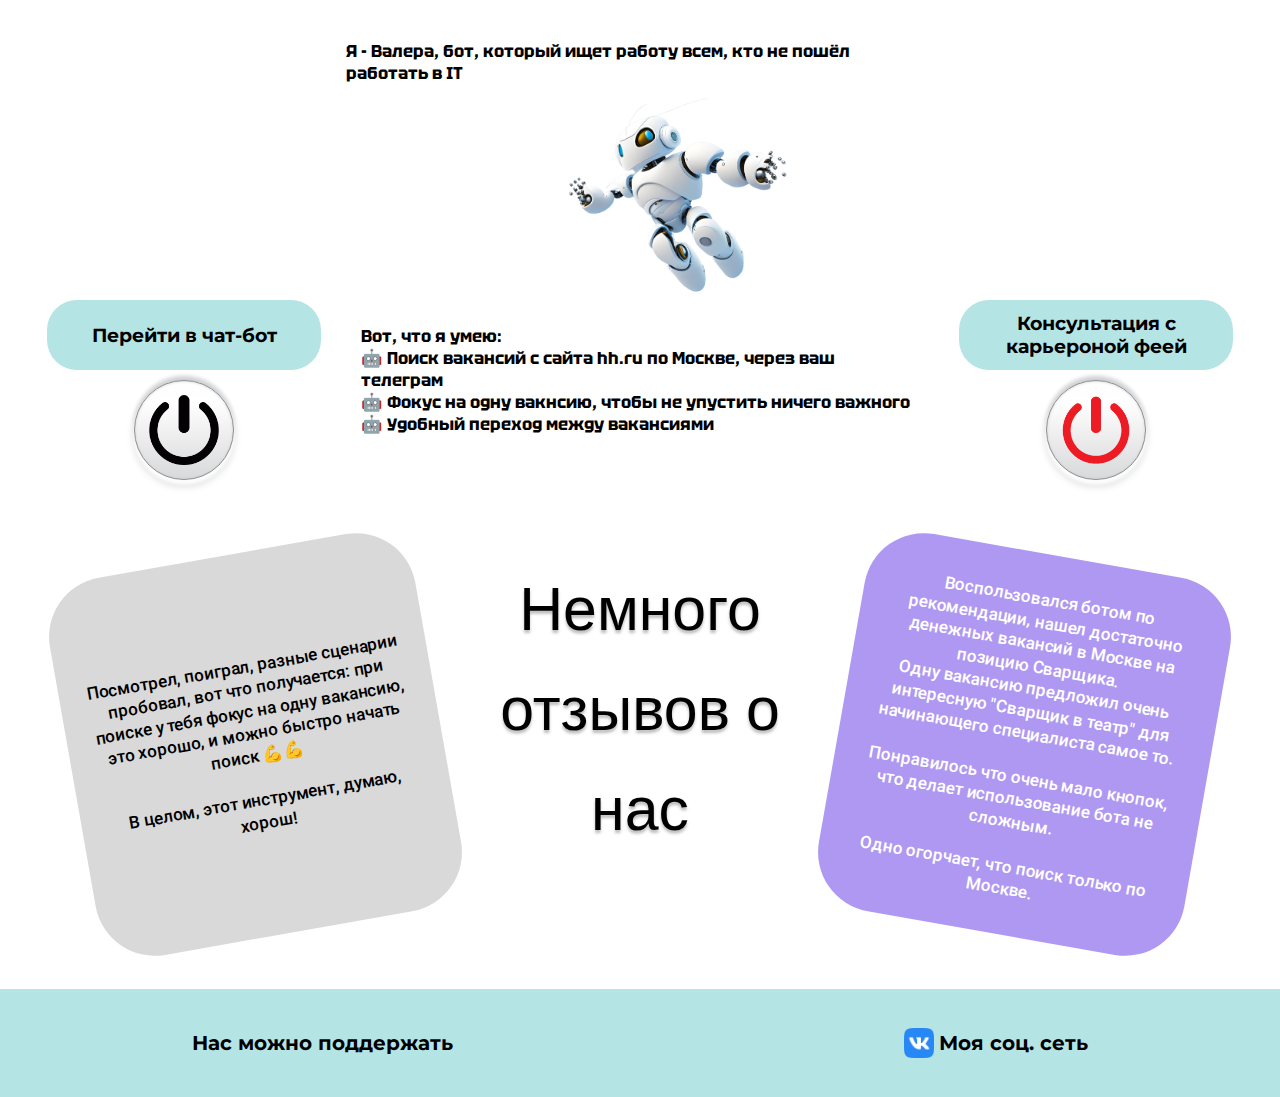
==== commit dee265dc: "Valerchik" ====
--- a/Valerchik.html
+++ b/Valerchik.html
@@ -53,29 +53,35 @@
         </div>
     </header>
     <main class="main">
-        <div class="main-comments__title">
-            <p class="main-comments__text">Немного <br> отзывов о нас</p>
+        <div class="main-comments__title main-comments">
+            <p class="main-comments__text">Немного отзывов о нас</p>
         </div>
-        <div class="main-container">
-            <div class="main-firstComment">
-                <p class="main-firstComment__text"> Посмотрел, поиграл, разные сценарии пробовал, вот что получается:
-                    при поиске у тебя фокус на одну вакансию, это хорошо, и можно быстро начать поиск 💪💪<br><br>
-                    В целом, этот инструмент, думаю, хорош!</p>
+        <div class="main-sl">
+            <div class="main-wrapper">
+                <div id="slider-container" class="main-container">
+                    <div class="main-firstcomment comment">
+                        <p class="main-firstcomment__text"> Посмотрел, поиграл, разные сценарии пробовал, вот что
+                            получается:
+                            при поиске у тебя фокус на одну вакансию, это хорошо, и можно быстро начать поиск
+                            💪💪<br><br>
+                            В целом, этот инструмент, думаю, хорош!</p>
+                    </div>
+                    <div class="main-secondcomment comment">
+                        <p class="main-secondcomment__text">Воспользовался ботом по рекомендации, нашел достаточно
+                            денежных
+                            вакансий в Москве на позицию Сварщика. <br>
+                            Одну вакансию предложил очень интересную "Сварщик в театр" для начинающего специалиста самое
+                            то.
+                            <br><br>
+                            Понравилось что очень мало кнопок, что делает использование бота не сложным. <br><br>
+                            Одно огорчает, что поиск только по Москве.</p>
+                    </div>
+                </div>
             </div>
-
-            <div class="main-comments">
-                <p class="main-comments__text">Немного отзывов о нас</p>
+            <div class="main-button">
+                <img id="prev-btn" class="main-button__left" src="./assets/images/left.png" alt="left" />
+                <img id="next-btn" class="main-button__right" src="./assets/images/right.png" alt="right" />
             </div>
-
-            <div class="main-secondComment">
-                <p class="main-secondComment__text">Воспользовался ботом по рекомендации, нашел достаточно денежных
-                    вакансий в Москве на позицию Сварщика. <br>
-                    Одну вакансию предложил очень интересную "Сварщик в театр" для начинающего специалиста самое то.
-                    <br><br>
-                    Понравилось что очень мало кнопок, что делает использование бота не сложным. <br><br>
-                    Одно огорчает, что поиск только по Москве.</p>
-            </div>
-
         </div>
     </main>
     <footer class="footer">
@@ -83,13 +89,14 @@
         <div class="footer-socialmedia">
             <p class="footer-support">Нас можно поддержать</p>
             <div class="footer-support-vk">
-                <img class="footer-VK" src="./assets/images/VK.png" alt="VK" />
+                <img class="footer-vk" src="./assets/images/VK.png" alt="VK" />
                 <p>Моя соц. сеть</p>
             </div>
         </div>
 
     </footer>
     <script src="./Valerchik.js"></script>
+    <script src="./main.js"></script>
 </body>
 
 </html>--- a/assets/style/base.css
+++ b/assets/style/base.css
@@ -44,68 +44,61 @@
   justify-content: center;
 }
 
+.main-sl {
+  width: 100%;
+  display: flex;
+  align-items: center;
+  justify-content: center;
+}
+
 .main-container {
-  width: 80%;
-  display: flex;
-  align-items: center;
-  justify-content: space-between;
-}
-
-.main-firstComment {
-  background-color: #D9D9D9;
+  width: 89%;
+}
+
+.main-firstcomment,
+.main-secondcomment {
   width: 371px;
   height: 383px;
   display: flex;
   justify-content: center;
   align-items: center;
   border-radius: 60px;
+}
+
+.main-firstcomment {
+  background-color: #D9D9D9;
   transform: rotate(-10deg);
-}
-
-.main-firstComment__text {
+  color: #000;
+}
+
+.main-firstcomment__text,
+.main-secondcomment__text {
   font-family: "Roboto", sans-serif;
-  color: #000;
-  font-weight: 400;
-  font-size: 16px;
-  line-height: 21px;
+  font-weight: 500;
+  font-size: calc(12px + 6 * ((100vw - 320px) / 1120));
+  line-height: 131%;
   text-align: center;
-  width: 270px;
+  width: 90%;
 }
 
 .main-comments {
   font-family: "Poppins", sans-serif;
   font-weight: 500;
-  font-size: 67px;
+  font-size: calc(24px + 43 * ((100vw - 320px) / 1120));
   width: 280px;
-  height: 354px;
   text-align: center;
   line-height: 100px;
+  flex-shrink: 0;
 }
 
 .main-comments__text {
   text-shadow: 0px 3px 3px rgba(120, 118, 118, 0.492);
 }
 
-.main-secondComment {
+.main-secondcomment {
   background: rgba(98, 52, 227, 0.5098039216);
   color: #FFFFFF;
-  width: 371px;
-  height: 383px;
-  display: flex;
-  justify-content: center;
-  align-items: center;
-  border-radius: 60px;
   transform: rotate(10deg);
-}
-
-.main-secondComment__text {
-  font-family: "Roboto", sans-serif;
-  font-weight: 500;
-  font-size: 16px;
-  width: 270px;
-  text-align: center;
-  line-height: 21px;
-  transform: rotate(1deg);
 }
 
 .footer {
@@ -132,22 +125,38 @@
   justify-content: space-between;
 }
 
-.footer-VK {
+.footer-vk {
   margin-right: 5px;
   width: 30px;
   height: 30px;
   cursor: pointer;
 }
 
-.main-comments__title {
+.main-button {
   display: none;
 }
 
-@media (max-width: 830px) {
+@media (min-width: 1440px) {
+  .main-firstcomment__text,
+  .main-secondcomment__text {
+    font-size: 18px;
+  }
+}
+@media (min-width: 1155px) {
+  main {
+    position: relative;
+  }
+  .main-comments {
+    position: absolute;
+    top: 12%;
+  }
+}
+@media (max-width: 1155px) {
   .main {
     display: flex;
     flex-direction: column;
-    height: 600px;
+    justify-content: space-around;
+    height: 650px;
   }
   .main-comments__title {
     font-family: "Poppins", sans-serif;
@@ -155,46 +164,22 @@
     display: flex;
     justify-content: center;
     align-items: center;
-    line-height: 72px;
-    font-size: 48px;
-    height: 140px;
   }
   .main-comments__text {
     width: 600px;
     text-align: center;
   }
-  .main-container {
+  .main-firstcomment__text,
+  .main-secondcomment__text {
+    width: 81%;
+  }
+  .main-comments {
+    width: 100%;
+    display: flex;
+    justify-content: center;
+  }
+  .main-comments__text {
     width: 90%;
-    display: flex;
-    align-items: center;
-    justify-content: center;
-    margin-left: 50px;
-    gap: 50px;
-    margin-bottom: 50px;
-    margin-top: 40px;
-  }
-  .main-firstComment {
-    width: 303px;
-    height: 276px;
-    margin-bottom: 70px;
-  }
-  .main-secondComment {
-    width: 356px;
-    height: 312px;
-  }
-  .main-firstComment__text {
-    font-size: 14px;
-    line-height: 18px;
-    width: 270px;
-  }
-  .main-secondComment__text {
-    font-size: 14px;
-    width: 260px;
-    line-height: 18px;
-  }
-  .main-comments {
-    display: none;
-    width: 500px;
   }
   .footer-socialmedia {
     width: 80%;
@@ -202,13 +187,98 @@
   .footer-support-vk {
     width: 28%;
   }
-}
-@media (max-width: 320px) {
+  .main-container {
+    gap: 50px;
+  }
+  .main-firstcomment {
+    width: 40%;
+    height: 330px;
+    margin-bottom: 70px;
+  }
+  .main-secondcomment {
+    width: 50%;
+  }
+}
+@media (min-width: 650px) {
+  .main-wrapper {
+    width: 100%;
+    display: flex;
+    justify-content: center;
+  }
+  .main-container {
+    display: flex;
+    align-items: center;
+    justify-content: space-between;
+  }
+}
+@media (max-width: 650px) {
+  .main {
+    height: 500px;
+  }
+  .main-sl {
+    flex-direction: column;
+  }
+  .main-wrapper,
+  .main-firstcomment,
+  .main-secondcomment {
+    width: 295px;
+    height: 336px;
+  }
+  .main-wrapper {
+    overflow: hidden;
+    display: block;
+  }
+  .main-container {
+    gap: 3px;
+    margin: 0;
+  }
+  #slider-container {
+    display: flex;
+    transition: transform 0.5s ease;
+  }
+  .main-firstcomment,
+  .main-secondcomment {
+    flex-shrink: 0;
+    transform: rotate(0deg);
+    margin-bottom: 0;
+  }
+  .main-comments__title {
+    line-height: 46px;
+  }
+  .main-button {
+    display: flex;
+    justify-content: center;
+    align-items: center;
+    gap: 20px;
+    padding-top: 10px;
+  }
+  .main-button__left {
+    cursor: pointer;
+  }
+  .main-button__right {
+    cursor: pointer;
+  }
+  .footer {
+    height: 136px;
+  }
   .footer-socialmedia {
     width: 80%;
+    display: block;
+    width: 320px;
+    height: 136px;
+    margin-top: 40px;
+    margin-left: 60px;
+    line-height: 34px;
   }
   .footer-support-vk {
-    width: 10%;
+    width: 190px;
+    margin-left: 15px;
+  }
+}
+@media (max-width: 320px) {
+  .main-comments__title {
+    line-height: 36px;
+    font-size: 24px;
   }
 }
 .header {
@@ -249,7 +319,9 @@
 
 .button-name__btn {
   -webkit-appearance: none;
-  user-select: none;
+  -webkit-user-select: none;
+     -moz-user-select: none;
+          user-select: none;
   display: flex;
   align-items: center;
   justify-content: center;
@@ -290,7 +362,7 @@
   display: none;
 }
 
-@media (min-width: 1440px) {
+@media (min-width: 1441px) {
   .header {
     height: 427px;
     background-image: url(../images/bigfon.png);
@@ -335,15 +407,11 @@
     height: 330px;
     padding-left: 20px;
   }
-  .robot-img .robot__display-none {
-    display: none;
-  }
-}
-@media (max-width: 1439px) {
+}
+@media (max-width: 1440px) {
   .header {
     height: 500px;
     background-image: url(../images/midfon.png);
-    background-size: cover;
   }
   .header .header-container {
     display: grid;
@@ -353,8 +421,8 @@
     margin-bottom: 20px;
   }
   .header .header-container .header-buttons .button-name {
-    width: 100%;
-    height: 47px;
+    width: 90%;
+    height: 70px;
   }
   .header .header-container .header-buttons .button-name__btn {
     height: 100px;
@@ -369,7 +437,7 @@
     width: 100%;
     height: 200px;
     margin-left: 20px;
-    padding-left: 50px;
+    padding-left: 80px;
   }
   .header .header-container .robot-cloud .robot-header1 {
     height: 200px;
@@ -381,6 +449,7 @@
     align-items: center;
     justify-content: space-between;
     height: 450px;
+    width: 100%;
   }
   .header .header-container .robot-cloud .robot-text .robot__text {
     background-color: white;
@@ -392,7 +461,7 @@
   .header .header-container .robot-cloud .robot-text .cont-robot-cloud {
     margin-top: 30px;
     width: 90%;
-    height: 102px;
+    height: 130px;
     background-image: url(../images/cloudmid.png);
     background-size: 100% 100%;
     background-repeat: no-repeat;
@@ -400,28 +469,25 @@
     z-index: 4;
   }
   .header .header-container .robot-cloud .robot-text .my__name {
-    width: 90%;
-    text-align: left;
     padding-left: 10px;
     padding: 10px;
   }
 }
 @media (max-width: 750px) {
   .header {
-    height: 700px;
+    height: 650px;
     background-image: url(../images/smallfon.png);
-    background-size: cover;
   }
   .header .header-container {
     grid-template-columns: 1fr;
     position: relative;
   }
   .header .header-container .robot__for__mid {
-    align-self: self-end;
+    height: 200px;
   }
   .header .header-container .header-buttons .button-name {
-    width: 200px;
-    height: 70px;
+    width: 220px;
+    height: 50px;
     padding-left: 10px;
     padding-right: 10px;
   }
@@ -432,7 +498,7 @@
   .header .header-container .btn-black,
   .header .header-container .btn-red {
     position: absolute;
-    bottom: 2em;
+    bottom: 1em;
   }
   .header .header-container .btn-black {
     left: 10px;
@@ -440,35 +506,32 @@
   .header .header-container .btn-red {
     right: 10px;
   }
-  .header .header-container .robot-cloud .robot-text .my__name {
+  .header .header-container .robot-cloud {
+    justify-content: center;
+  }
+  .header .header-container .robot-cloud .robot-text {
+    width: 80%;
+  }
+  .header .header-container .robot-cloud .robot-text .cont-robot-cloud {
     background-image: url(../images/cloudsmall.png);
-    width: 100%;
+    height: 90px;
+  }
+  .header .header-container .robot-cloud .robot-text .cont-robot-cloud .robot-header1 {
+    height: 230px;
+  }
+  .header .header-container .robot-cloud .robot__for__mid {
+    height: 220px;
   }
 }
 @media (max-width: 500px) {
   .header {
-    height: 750px;
+    height: 650px;
+  }
+  .header .header-container .robot-header1 {
+    height: 200px;
   }
   .header .header-container .header-buttons .button-name {
     width: 150px;
-    height: 70px;
-    padding-left: 10px;
-    padding-right: 10px;
-  }
-  .header .header-container .header-buttons .button-name__btn {
-    height: 70px;
-    width: 70px;
-  }
-  .header .header-container .btn-black,
-  .header .header-container .btn-red {
-    bottom: 2em;
-  }
-  .header .header-container .btn-black {
-    left: 10px;
-  }
-  .header .header-container .btn-red {
-    right: 10px;
-  }
-}
-
-/*# sourceMappingURL=base.css.map */
+    height: 40px;
+  }
+}/*# sourceMappingURL=base.css.map */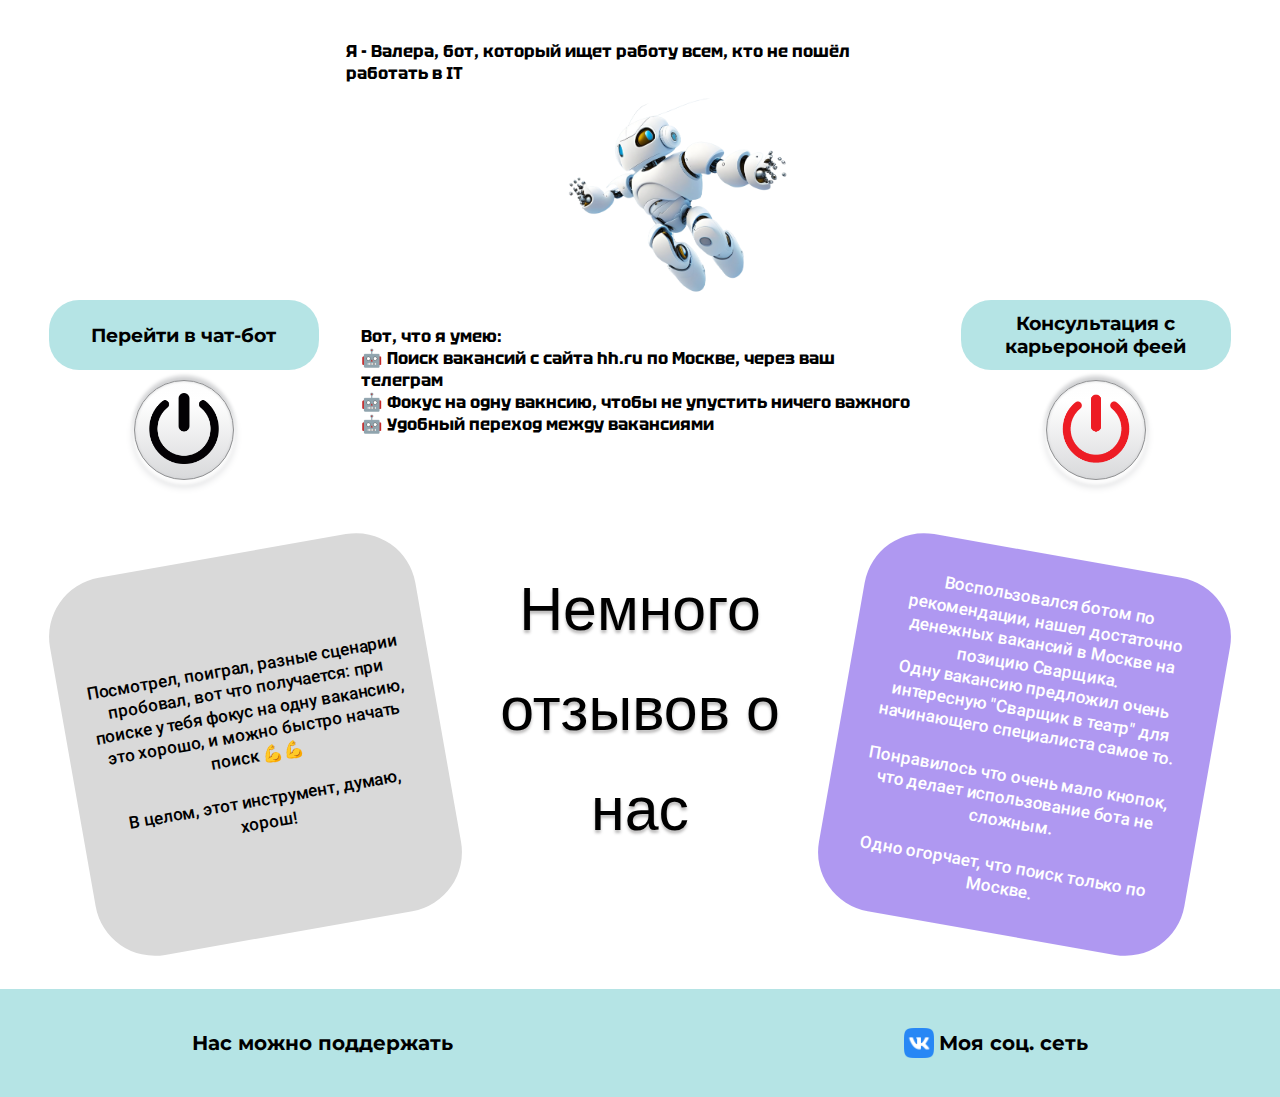
==== commit d702873f: "Valerchik scss main" ====
--- a/Valerchik.html
+++ b/Valerchik.html
@@ -15,7 +15,9 @@
             <div class="header-container__chat header-buttons btn-black">
                 <div class="button-name">Перейти в чат-бот</div>
                 <button class="button-name__btn">
-                    <img class="button-header" src="./assets/images/button1.png" alt="button1">
+                    <a href="https://t.me/Valerchik_HR_bot" target="_blank">
+                        <img class="button-header" src="./assets/images/button1.png" alt="button1">
+                    </a>
                 </button>
             </div>
             <div class="header-container__robot">
@@ -25,7 +27,7 @@
                             <p class="robot-text__1 my__name">Я - Валера, бот, который ищет работу всем, кто не пошёл
                                 работать в IT
                             </p>
-                            <div class="robot-img robot__for__mid">
+                            <div class="robot-img robot-for-mid">
                                 <img class="robot-header1" src="./assets/images/Robot.png" alt="robot">
                             </div>
                         </div>
@@ -38,7 +40,7 @@
                             </ul>
                         </div>
                     </div>
-                    <div class="robot-img robot__for__desctop">
+                    <div class="robot-img robot-for-desctop">
                         <img class="robot-header" src="./assets/images/Robot.png" alt="robot">
                     </div>
                 </div>
@@ -46,14 +48,16 @@
             <div class="header-container__fairy header-buttons btn-red">
                 <div class="button-name">Консультация с карьероной феей</div>
                 <button class="button-name__btn">
-                    <img class="button-header" src="./assets/images/button2.png" alt="video">
+                    <a href="#" target="_blank">
+                        <img class="button-header" src="./assets/images/button2.png" alt="video">
+                    </a>
                 </button>
             </div>
 
         </div>
     </header>
     <main class="main">
-        <div class="main-comments__title main-comments">
+        <div class="main-comments">
             <p class="main-comments__text">Немного отзывов о нас</p>
         </div>
         <div class="main-sl">
--- a/assets/style/base.css
+++ b/assets/style/base.css
@@ -136,11 +136,31 @@
   display: none;
 }
 
+@media (min-width: 650px) {
+  .main-wrapper {
+    width: 100%;
+    display: flex;
+    justify-content: center;
+  }
+  .main-container {
+    display: flex;
+    align-items: center;
+    justify-content: space-between;
+  }
+}
 @media (min-width: 1440px) {
+  .main-wrapper {
+    width: 85%;
+    display: flex;
+    justify-content: center;
+  }
   .main-firstcomment__text,
   .main-secondcomment__text {
     font-size: 18px;
   }
+  .main-comments {
+    font-size: 67px;
+  }
 }
 @media (min-width: 1155px) {
   main {
@@ -158,28 +178,21 @@
     justify-content: space-around;
     height: 650px;
   }
-  .main-comments__title {
-    font-family: "Poppins", sans-serif;
-    width: 100%;
-    display: flex;
-    justify-content: center;
-    align-items: center;
-  }
-  .main-comments__text {
-    width: 600px;
-    text-align: center;
-  }
   .main-firstcomment__text,
   .main-secondcomment__text {
     width: 81%;
   }
   .main-comments {
+    font-family: "Poppins", sans-serif;
     width: 100%;
     display: flex;
     justify-content: center;
+    align-items: center;
   }
   .main-comments__text {
     width: 90%;
+    text-align: center;
+    height: 45px;
   }
   .footer-socialmedia {
     width: 80%;
@@ -197,18 +210,6 @@
   }
   .main-secondcomment {
     width: 50%;
-  }
-}
-@media (min-width: 650px) {
-  .main-wrapper {
-    width: 100%;
-    display: flex;
-    justify-content: center;
-  }
-  .main-container {
-    display: flex;
-    align-items: center;
-    justify-content: space-between;
   }
 }
 @media (max-width: 650px) {
@@ -242,7 +243,7 @@
     transform: rotate(0deg);
     margin-bottom: 0;
   }
-  .main-comments__title {
+  .main-comments {
     line-height: 46px;
   }
   .main-button {
@@ -275,12 +276,6 @@
     margin-left: 15px;
   }
 }
-@media (max-width: 320px) {
-  .main-comments__title {
-    line-height: 36px;
-    font-size: 24px;
-  }
-}
 .header {
   background-size: cover;
   display: flex;
@@ -358,7 +353,7 @@
   height: 95%;
 }
 
-.robot__for__mid {
+.robot-for-mid {
   display: none;
 }
 
@@ -392,7 +387,7 @@
     font-size: 18px;
   }
   .robot-text .robot-text__1 {
-    width: 90%;
+    width: 99%;
     text-align: center;
     padding-bottom: 10px;
   }
@@ -421,17 +416,17 @@
     margin-bottom: 20px;
   }
   .header .header-container .header-buttons .button-name {
-    width: 90%;
+    width: 89%;
     height: 70px;
   }
   .header .header-container .header-buttons .button-name__btn {
     height: 100px;
     width: 100px;
   }
-  .header .header-container .robot-cloud .robot__for__desctop {
+  .header .header-container .robot-cloud .robot-for-desctop {
     display: none;
   }
-  .header .header-container .robot-cloud .robot__for__mid {
+  .header .header-container .robot-cloud .robot-for-mid {
     display: flex;
     justify-content: center;
     width: 100%;
@@ -482,7 +477,7 @@
     grid-template-columns: 1fr;
     position: relative;
   }
-  .header .header-container .robot__for__mid {
+  .header .header-container .robot-for-mid {
     height: 200px;
   }
   .header .header-container .header-buttons .button-name {
@@ -519,7 +514,7 @@
   .header .header-container .robot-cloud .robot-text .cont-robot-cloud .robot-header1 {
     height: 230px;
   }
-  .header .header-container .robot-cloud .robot__for__mid {
+  .header .header-container .robot-cloud .robot-for-mid {
     height: 220px;
   }
 }
@@ -527,8 +522,11 @@
   .header {
     height: 650px;
   }
-  .header .header-container .robot-header1 {
-    height: 200px;
+  .header .header-container .robot-cloud .robot-text .cont-robot-cloud .robot-for-mid {
+    height: 140px;
+  }
+  .header .header-container .robot-cloud .robot-text .cont-robot-cloud .robot-for-mid .robot-header1 {
+    height: 150px;
   }
   .header .header-container .header-buttons .button-name {
     width: 150px;
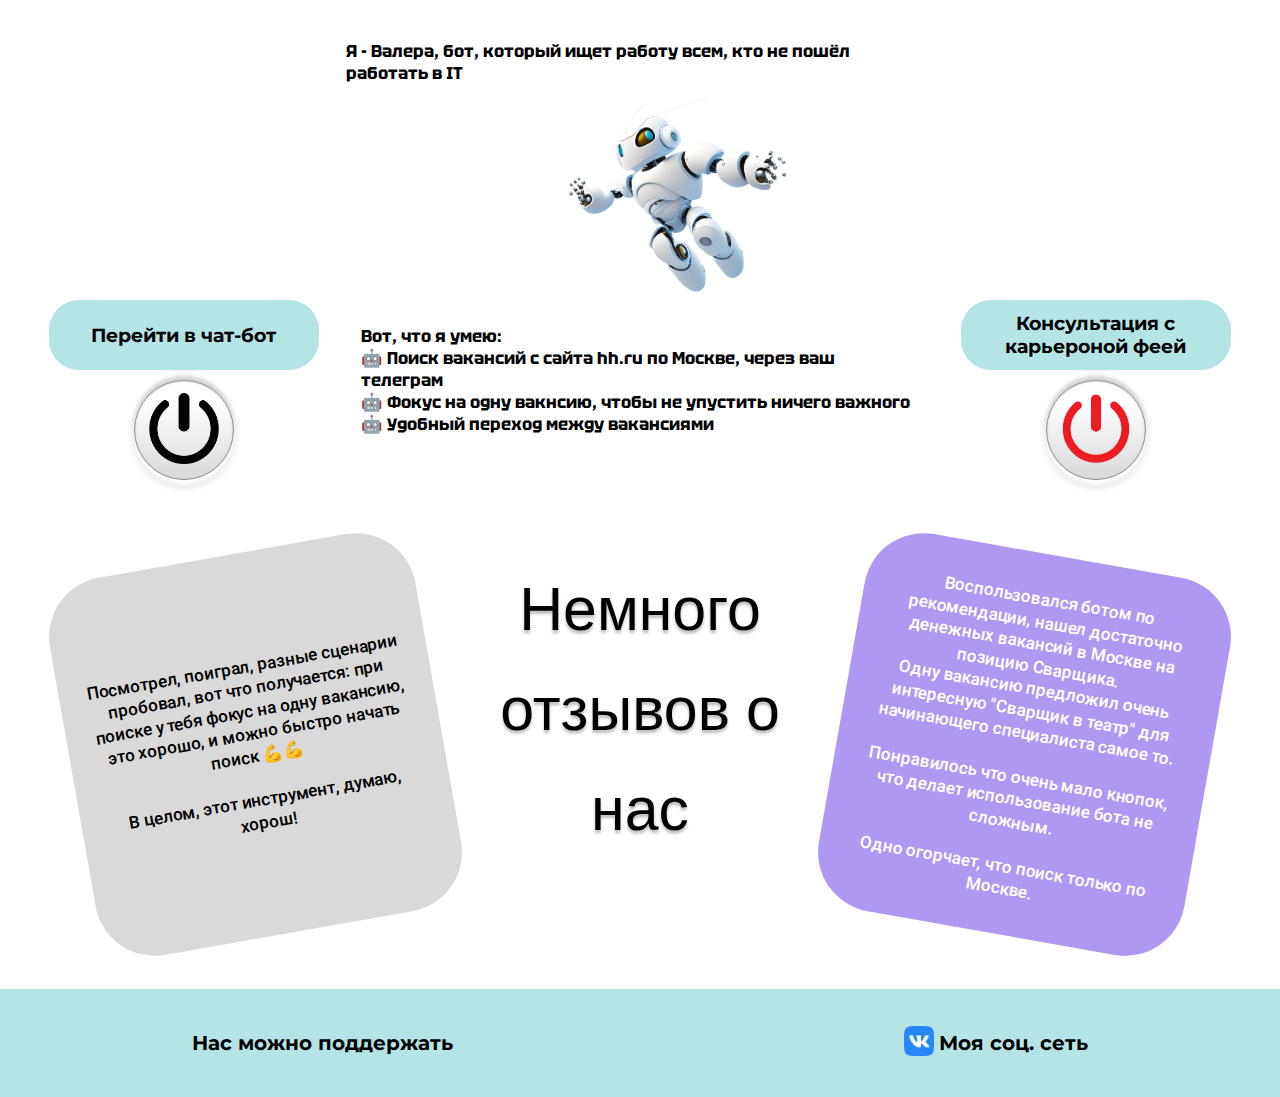
==== commit e4771d40: "вк" ====
--- a/Valerchik.html
+++ b/Valerchik.html
@@ -93,7 +93,7 @@
         <div class="footer-socialmedia">
             <p class="footer-support">Нас можно поддержать</p>
             <div class="footer-support-vk">
-                <img class="footer-vk" src="./assets/images/VK.png" alt="VK" />
+                <a href="https://vk.com/belochka6797"><img class="footer-vk" src="./assets/images/VK.png" alt="VK" /></a>
                 <p>Моя соц. сеть</p>
             </div>
         </div>
